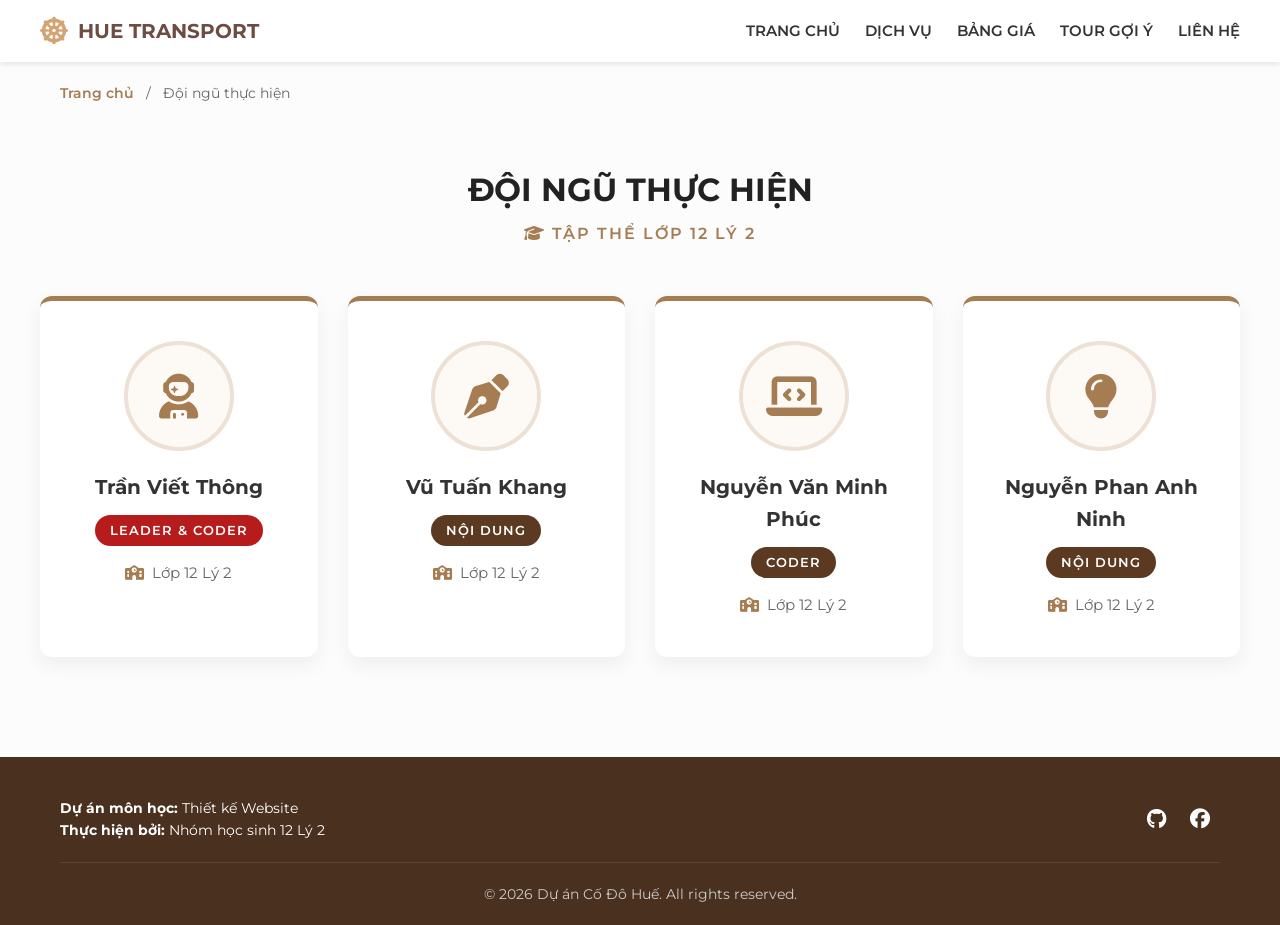
==== doi-ngu.html @ 9db30cdf "Add doi-ngu.html for team section" ====
<!DOCTYPE html>
<html lang="vi">
<head>
    <meta charset="UTF-8">
    <meta name="viewport" content="width=device-width, initial-scale=1.0">
    <title>Đội Ngũ Thực Hiện - Hue Transport</title>
    <link rel="stylesheet" href="https://cdnjs.cloudflare.com/ajax/libs/font-awesome/6.4.0/css/all.min.css">
    <link href="https://fonts.googleapis.com/css2?family=Montserrat:wght@400;600;700&display=swap" rel="stylesheet">
    
    <style>
        /* === KẾT THỪA STYLE CƠ BẢN TỪ TRANG CHỦ === */
        * { margin: 0; padding: 0; box-sizing: border-box; font-family: 'Montserrat', sans-serif; }
        body { color: #333; background-color: #fcfcfc; line-height: 1.6; }
        a { text-decoration: none; color: inherit; }
        ul { list-style: none; }
        .container { max-width: 1200px; margin: 0 auto; padding: 0 20px; }

        /* === HEADER === */
        header { background-color: #fff; box-shadow: 0 2px 5px rgba(0,0,0,0.1); position: sticky; top: 0; z-index: 1000; }
        .header-inner { display: flex; justify-content: space-between; align-items: center; padding: 15px 0; }
        .logo { display: flex; align-items: center; font-weight: 700; color: #6d4c41; font-size: 20px; }
        .logo i { font-size: 28px; margin-right: 10px; color: #d4a373; }
        nav ul { display: flex; gap: 25px; }
        nav ul li a { font-weight: 600; font-size: 15px; transition: color 0.3s; text-transform: uppercase; }
        nav ul li a:hover { color: #d4a373; }

        /* === BREADCRUMB === */
        .breadcrumb { padding: 20px 0; font-size: 14px; color: #666; }
        .breadcrumb a { color: #a67c52; font-weight: 600; }
        .breadcrumb a:hover { text-decoration: underline; }

        /* === TEAM SECTION CSS === */
        .team-section {
            padding: 40px 0 80px;
            text-align: center;
        }
        
        .team-title {
            font-size: 32px;
            color: #222;
            text-transform: uppercase;
            margin-bottom: 5px;
        }

        .team-subtitle {
            font-size: 16px;
            color: #a67c52;
            font-weight: 600;
            letter-spacing: 2px;
            text-transform: uppercase;
            margin-bottom: 50px;
        }

        .team-grid {
            display: grid;
            grid-template-columns: repeat(auto-fit, minmax(260px, 1fr));
            gap: 30px;
        }

        .team-card {
            background: #fff;
            border-radius: 12px;
            padding: 40px 20px;
            box-shadow: 0 8px 20px rgba(0,0,0,0.06);
            transition: all 0.3s ease;
            border-top: 5px solid #a67c52;
            position: relative;
            overflow: hidden;
        }

        .team-card:hover {
            transform: translateY(-10px);
            box-shadow: 0 15px 30px rgba(0,0,0,0.1);
        }

        /* Avatar Container */
        .team-avatar {
            width: 110px;
            height: 110px;
            border-radius: 50%;
            background: #fdfaf6;
            margin: 0 auto 20px;
            display: flex;
            align-items: center;
            justify-content: center;
            font-size: 45px;
            color: #a67c52;
            border: 4px solid #ede0d4;
            transition: 0.3s;
        }

        .team-card:hover .team-avatar {
            background: #a67c52;
            color: #fff;
            border-color: #8b633e;
        }

        /* Thông tin thành viên */
        .team-name {
            font-size: 20px;
            font-weight: 700;
            color: #333;
            margin-bottom: 12px;
        }

        .team-role {
            font-size: 13px;
            color: #fff;
            background: #5c3a21;
            padding: 5px 15px;
            border-radius: 20px;
            display: inline-block;
            margin-bottom: 15px;
            font-weight: 600;
            letter-spacing: 1px;
            text-transform: uppercase;
        }

        /* Riêng Leader cho màu nổi bật hơn chút */
        .role-leader {
            background: #b71c1c; 
        }

        .team-class {
            font-size: 15px;
            color: #666;
            display: flex;
            align-items: center;
            justify-content: center;
            gap: 8px;
        }

        .team-class i {
            color: #a67c52;
        }

        /* === FOOTER === */
        footer { background-color: #4a301e; color: #fff; padding: 40px 0 20px; font-size: 14px; margin-top: 20px; }
        .footer-inner { display: flex; justify-content: space-between; flex-wrap: wrap; align-items: center; gap: 20px; border-bottom: 1px solid rgba(255,255,255,0.1); padding-bottom: 20px; margin-bottom: 20px; }
        .footer-social a { color: #fff; font-size: 20px; margin: 0 10px; transition: 0.3s; }
        .footer-social a:hover { color: #d4a373; }
        .footer-bottom { text-align: center; color: #ccc; }

        /* RESPONSIVE */
        @media (max-width: 768px) {
            .header-inner { flex-direction: column; gap: 15px; }
            .footer-inner { flex-direction: column; text-align: center; }
        }
    </style>
</head>
<body>

    <header>
        <div class="container header-inner">
            <a href="index.html" class="logo">
                <i class="fa-solid fa-dharmachakra"></i> HUE TRANSPORT
            </a>
            <nav>
                <ul>
                    <li><a href="index.html">Trang chủ</a></li>
                    <li><a href="index.html#services">Dịch vụ</a></li>
                    <li><a href="#">Bảng giá</a></li>
                    <li><a href="index.html#tours">Tour gợi ý</a></li>
                    <li><a href="#">Liên hệ</a></li>
                </ul>
            </nav>
        </div>
    </header>

    <div class="container">
        <div class="breadcrumb">
            <a href="index.html">Trang chủ</a> &nbsp; / &nbsp; <span>Đội ngũ thực hiện</span>
        </div>
    </div>

    <main class="container team-section">
        <h1 class="team-title">Đội Ngũ Thực Hiện</h1>
        <p class="team-subtitle"><i class="fa-solid fa-graduation-cap"></i> Tập thể lớp 12 Lý 2</p>

        <div class="team-grid">
            <div class="team-card">
                <div class="team-avatar">
                    <i class="fa-solid fa-user-astronaut"></i>
                </div>
                <h2 class="team-name">Trần Viết Thông</h2>
                <span class="team-role role-leader">Leader & Coder</span>
                <div class="team-class">
                    <i class="fa-solid fa-school"></i> Lớp 12 Lý 2
                </div>
            </div>

            <div class="team-card">
                <div class="team-avatar">
                    <i class="fa-solid fa-pen-nib"></i>
                </div>
                <h2 class="team-name">Vũ Tuấn Khang</h2>
                <span class="team-role">Nội dung</span>
                <div class="team-class">
                    <i class="fa-solid fa-school"></i> Lớp 12 Lý 2
                </div>
            </div>

            <div class="team-card">
                <div class="team-avatar">
                    <i class="fa-solid fa-laptop-code"></i>
                </div>
                <h2 class="team-name">Nguyễn Văn Minh Phúc</h2>
                <span class="team-role">Coder</span>
                <div class="team-class">
                    <i class="fa-solid fa-school"></i> Lớp 12 Lý 2
                </div>
            </div>

            <div class="team-card">
                <div class="team-avatar">
                    <i class="fa-solid fa-lightbulb"></i>
                </div>
                <h2 class="team-name">Nguyễn Phan Anh Ninh</h2>
                <span class="team-role">Nội dung</span>
                <div class="team-class">
                    <i class="fa-solid fa-school"></i> Lớp 12 Lý 2
                </div>
            </div>
        </div>
    </main>

    <footer>
        <div class="container">
            <div class="footer-inner">
                <div class="footer-contact">
                    <p><strong>Dự án môn học:</strong> Thiết kế Website</p>
                    <p><strong>Thực hiện bởi:</strong> Nhóm học sinh 12 Lý 2</p>
                </div>
                <div class="footer-social">
                    <a href="#"><i class="fa-brands fa-github"></i></a>
                    <a href="#"><i class="fa-brands fa-facebook"></i></a>
                </div>
            </div>
            <div class="footer-bottom">
                <p>&copy; 2026 Dự án Cố Đô Huế. All rights reserved.</p>
            </div>
        </div>
    </footer>

</body>
</html>
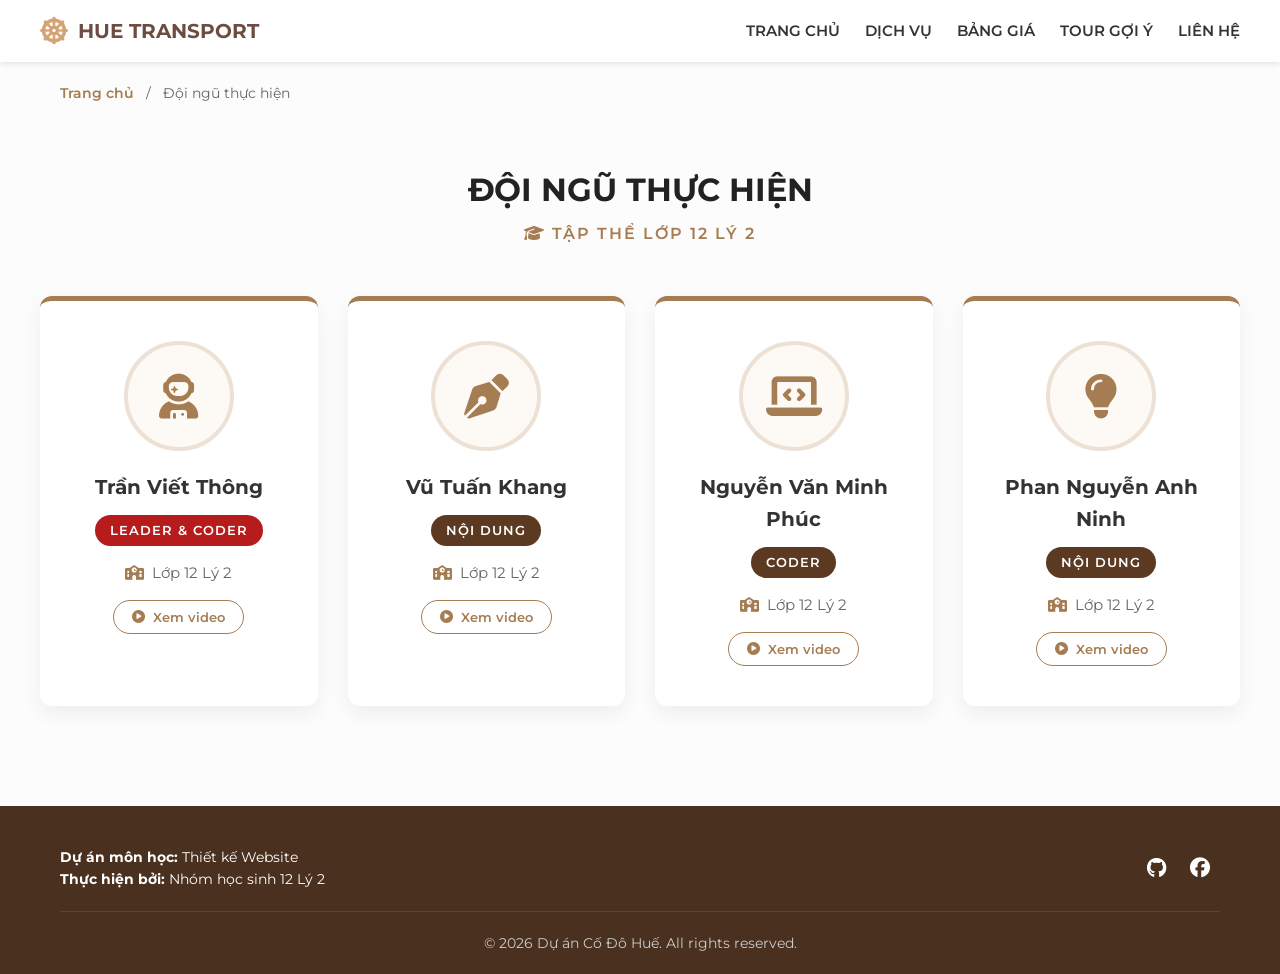
==== commit 4837d04b: "fix 5" ====
--- a/doi-ngu.html
+++ b/doi-ngu.html
@@ -1,246 +1,524 @@
-<!DOCTYPE html>
+<!doctype html>
 <html lang="vi">
-<head>
-    <meta charset="UTF-8">
-    <meta name="viewport" content="width=device-width, initial-scale=1.0">
+  <head>
+    <meta charset="UTF-8" />
+    <meta name="viewport" content="width=device-width, initial-scale=1.0" />
     <title>Đội Ngũ Thực Hiện - Hue Transport</title>
-    <link rel="stylesheet" href="https://cdnjs.cloudflare.com/ajax/libs/font-awesome/6.4.0/css/all.min.css">
-    <link href="https://fonts.googleapis.com/css2?family=Montserrat:wght@400;600;700&display=swap" rel="stylesheet">
-    
+    <link
+      rel="stylesheet"
+      href="https://cdnjs.cloudflare.com/ajax/libs/font-awesome/6.4.0/css/all.min.css"
+    />
+    <link
+      href="https://fonts.googleapis.com/css2?family=Montserrat:wght@400;600;700&display=swap"
+      rel="stylesheet"
+    />
+
     <style>
-        /* === KẾT THỪA STYLE CƠ BẢN TỪ TRANG CHỦ === */
-        * { margin: 0; padding: 0; box-sizing: border-box; font-family: 'Montserrat', sans-serif; }
-        body { color: #333; background-color: #fcfcfc; line-height: 1.6; }
-        a { text-decoration: none; color: inherit; }
-        ul { list-style: none; }
-        .container { max-width: 1200px; margin: 0 auto; padding: 0 20px; }
-
-        /* === HEADER === */
-        header { background-color: #fff; box-shadow: 0 2px 5px rgba(0,0,0,0.1); position: sticky; top: 0; z-index: 1000; }
-        .header-inner { display: flex; justify-content: space-between; align-items: center; padding: 15px 0; }
-        .logo { display: flex; align-items: center; font-weight: 700; color: #6d4c41; font-size: 20px; }
-        .logo i { font-size: 28px; margin-right: 10px; color: #d4a373; }
-        nav ul { display: flex; gap: 25px; }
-        nav ul li a { font-weight: 600; font-size: 15px; transition: color 0.3s; text-transform: uppercase; }
-        nav ul li a:hover { color: #d4a373; }
-
-        /* === BREADCRUMB === */
-        .breadcrumb { padding: 20px 0; font-size: 14px; color: #666; }
-        .breadcrumb a { color: #a67c52; font-weight: 600; }
-        .breadcrumb a:hover { text-decoration: underline; }
-
-        /* === TEAM SECTION CSS === */
-        .team-section {
-            padding: 40px 0 80px;
-            text-align: center;
+      /* === KẾT THỪA STYLE CƠ BẢN TỪ TRANG CHỦ === */
+      * {
+        margin: 0;
+        padding: 0;
+        box-sizing: border-box;
+        font-family: "Montserrat", sans-serif;
+      }
+      body {
+        color: #333;
+        background-color: #fcfcfc;
+        line-height: 1.6;
+      }
+      a {
+        text-decoration: none;
+        color: inherit;
+      }
+      ul {
+        list-style: none;
+      }
+      .container {
+        max-width: 1200px;
+        margin: 0 auto;
+        padding: 0 20px;
+      }
+
+      /* === HEADER === */
+      header {
+        background-color: #fff;
+        box-shadow: 0 2px 5px rgba(0, 0, 0, 0.1);
+        position: sticky;
+        top: 0;
+        z-index: 1000;
+      }
+      .header-inner {
+        display: flex;
+        justify-content: space-between;
+        align-items: center;
+        padding: 15px 0;
+      }
+      .logo {
+        display: flex;
+        align-items: center;
+        font-weight: 700;
+        color: #6d4c41;
+        font-size: 20px;
+      }
+      .logo i {
+        font-size: 28px;
+        margin-right: 10px;
+        color: #d4a373;
+      }
+      nav ul {
+        display: flex;
+        gap: 25px;
+      }
+      nav ul li a {
+        font-weight: 600;
+        font-size: 15px;
+        transition: color 0.3s;
+        text-transform: uppercase;
+      }
+      nav ul li a:hover {
+        color: #d4a373;
+      }
+
+      /* === BREADCRUMB === */
+      .breadcrumb {
+        padding: 20px 0;
+        font-size: 14px;
+        color: #666;
+      }
+      .breadcrumb a {
+        color: #a67c52;
+        font-weight: 600;
+      }
+      .breadcrumb a:hover {
+        text-decoration: underline;
+      }
+
+      /* === TEAM SECTION CSS === */
+      .team-section {
+        padding: 40px 0 80px;
+        text-align: center;
+      }
+
+      .team-title {
+        font-size: 32px;
+        color: #222;
+        text-transform: uppercase;
+        margin-bottom: 5px;
+      }
+
+      .team-subtitle {
+        font-size: 16px;
+        color: #a67c52;
+        font-weight: 600;
+        letter-spacing: 2px;
+        text-transform: uppercase;
+        margin-bottom: 50px;
+      }
+
+      .team-grid {
+        display: grid;
+        grid-template-columns: repeat(auto-fit, minmax(260px, 1fr));
+        gap: 30px;
+      }
+
+      .team-card {
+        background: #fff;
+        border-radius: 12px;
+        padding: 40px 20px;
+        box-shadow: 0 8px 20px rgba(0, 0, 0, 0.06);
+        transition: all 0.3s ease;
+        border-top: 5px solid #a67c52;
+        position: relative;
+        overflow: hidden;
+      }
+
+      .team-card:hover {
+        transform: translateY(-10px);
+        box-shadow: 0 15px 30px rgba(0, 0, 0, 0.1);
+      }
+
+      /* Avatar Container */
+      .team-avatar {
+        width: 110px;
+        height: 110px;
+        border-radius: 50%;
+        background: #fdfaf6;
+        margin: 0 auto 20px;
+        display: flex;
+        align-items: center;
+        justify-content: center;
+        font-size: 45px;
+        color: #a67c52;
+        border: 4px solid #ede0d4;
+        transition: 0.3s;
+      }
+
+      .team-card:hover .team-avatar {
+        background: #a67c52;
+        color: #fff;
+        border-color: #8b633e;
+      }
+
+      /* Thông tin thành viên */
+      .team-name {
+        font-size: 20px;
+        font-weight: 700;
+        color: #333;
+        margin-bottom: 12px;
+      }
+
+      .team-role {
+        font-size: 13px;
+        color: #fff;
+        background: #5c3a21;
+        padding: 5px 15px;
+        border-radius: 20px;
+        display: inline-block;
+        margin-bottom: 15px;
+        font-weight: 600;
+        letter-spacing: 1px;
+        text-transform: uppercase;
+      }
+
+      /* Riêng Leader cho màu nổi bật hơn chút */
+      .role-leader {
+        background: #b71c1c;
+      }
+
+      .team-class {
+        font-size: 15px;
+        color: #666;
+        display: flex;
+        align-items: center;
+        justify-content: center;
+        gap: 8px;
+      }
+
+      .team-class i {
+        color: #a67c52;
+      }
+
+      /* === FOOTER === */
+      footer {
+        background-color: #4a301e;
+        color: #fff;
+        padding: 40px 0 20px;
+        font-size: 14px;
+        margin-top: 20px;
+      }
+      .footer-inner {
+        display: flex;
+        justify-content: space-between;
+        flex-wrap: wrap;
+        align-items: center;
+        gap: 20px;
+        border-bottom: 1px solid rgba(255, 255, 255, 0.1);
+        padding-bottom: 20px;
+        margin-bottom: 20px;
+      }
+      .footer-social a {
+        color: #fff;
+        font-size: 20px;
+        margin: 0 10px;
+        transition: 0.3s;
+      }
+      .footer-social a:hover {
+        color: #d4a373;
+      }
+      .footer-bottom {
+        text-align: center;
+        color: #ccc;
+      }
+      /* === NÚT VIDEO === */
+      .btn-video {
+        margin-top: 15px;
+        background: transparent;
+        border: 1px solid #a67c52;
+        color: #a67c52;
+        padding: 8px 18px;
+        border-radius: 25px;
+        cursor: pointer;
+        transition: 0.3s;
+        font-weight: 600;
+        font-size: 13px;
+        display: inline-flex;
+        align-items: center;
+        gap: 8px;
+      }
+
+      .btn-video:hover {
+        background: #a67c52;
+        color: #fff;
+      }
+
+      /* === POPUP (MODAL) VIDEO === */
+      .modal-overlay {
+        display: none; /* Ẩn mặc định */
+        position: fixed;
+        z-index: 2000;
+        left: 0;
+        top: 0;
+        width: 100%;
+        height: 100%;
+        background-color: rgba(0, 0, 0, 0.85); /* Nền đen mờ */
+        align-items: center;
+        justify-content: center;
+        opacity: 0;
+        transition: opacity 0.3s ease;
+      }
+
+      .modal-overlay.active {
+        display: flex;
+        opacity: 1;
+      }
+
+      .modal-content {
+        background-color: #fff;
+        padding: 15px;
+        border-radius: 12px;
+        width: 90%;
+        max-width: 800px;
+        position: relative;
+        transform: scale(0.8);
+        transition: transform 0.3s ease;
+      }
+
+      .modal-overlay.active .modal-content {
+        transform: scale(1);
+      }
+
+      .close-btn {
+        position: absolute;
+        top: -15px;
+        right: -15px;
+        background: #b71c1c;
+        color: white;
+        width: 35px;
+        height: 35px;
+        border-radius: 50%;
+        display: flex;
+        align-items: center;
+        justify-content: center;
+        cursor: pointer;
+        font-size: 20px;
+        box-shadow: 0 4px 10px rgba(0, 0, 0, 0.3);
+        border: 2px solid #fff;
+        transition: 0.3s;
+      }
+
+      .close-btn:hover {
+        background: #d32f2f;
+        transform: scale(1.1);
+      }
+
+      /* Khung chứa video chuẩn tỷ lệ 16:9 */
+      .video-container {
+        position: relative;
+        padding-bottom: 56.25%;
+        height: 0;
+        overflow: hidden;
+        border-radius: 8px;
+        background: #000;
+      }
+
+      .video-container iframe {
+        position: absolute;
+        top: 0;
+        left: 0;
+        width: 100%;
+        height: 100%;
+        border: none;
+      }
+      /* RESPONSIVE */
+      @media (max-width: 768px) {
+        .header-inner {
+          flex-direction: column;
+          gap: 15px;
         }
-        
-        .team-title {
-            font-size: 32px;
-            color: #222;
-            text-transform: uppercase;
-            margin-bottom: 5px;
+        .footer-inner {
+          flex-direction: column;
+          text-align: center;
         }
-
-        .team-subtitle {
-            font-size: 16px;
-            color: #a67c52;
-            font-weight: 600;
-            letter-spacing: 2px;
-            text-transform: uppercase;
-            margin-bottom: 50px;
+      }
+    </style>
+  </head>
+  <body>
+    <header>
+      <div class="container header-inner">
+        <a href="index.html" class="logo">
+          <i class="fa-solid fa-dharmachakra"></i> HUE TRANSPORT
+        </a>
+        <nav>
+          <ul>
+            <li><a href="index.html">Trang chủ</a></li>
+            <li><a href="index.html#services">Dịch vụ</a></li>
+            <li><a href="#">Bảng giá</a></li>
+            <li><a href="index.html#tours">Tour gợi ý</a></li>
+            <li><a href="#">Liên hệ</a></li>
+          </ul>
+        </nav>
+      </div>
+    </header>
+
+    <div class="container">
+      <div class="breadcrumb">
+        <a href="index.html">Trang chủ</a> &nbsp; / &nbsp;
+        <span>Đội ngũ thực hiện</span>
+      </div>
+    </div>
+
+    <main class="container team-section">
+      <h1 class="team-title">Đội Ngũ Thực Hiện</h1>
+      <p class="team-subtitle">
+        <i class="fa-solid fa-graduation-cap"></i> Tập thể lớp 12 Lý 2
+      </p>
+
+      <div class="team-grid">
+        <div class="team-card">
+          <div class="team-avatar">
+            <i class="fa-solid fa-user-astronaut"></i>
+          </div>
+          <h2 class="team-name">Trần Viết Thông</h2>
+          <span class="team-role role-leader">Leader & Coder</span>
+          <div class="team-class">
+            <i class="fa-solid fa-school"></i> Lớp 12 Lý 2
+          </div>
+          <button class="btn-video" data-video="/video/Trần Viết Thông.mp4">
+            <i class="fa-solid fa-circle-play"></i> Xem video
+          </button>
+        </div>
+
+        <div class="team-card">
+          <div class="team-avatar">
+            <i class="fa-solid fa-pen-nib"></i>
+          </div>
+          <h2 class="team-name">Vũ Tuấn Khang</h2>
+          <span class="team-role">Nội dung</span>
+          <div class="team-class">
+            <i class="fa-solid fa-school"></i> Lớp 12 Lý 2
+          </div>
+          <button class="btn-video" data-video="/video/Vũ Tuấn Khang.mp4">
+            <i class="fa-solid fa-circle-play"></i> Xem video
+          </button>
+        </div>
+
+        <div class="team-card">
+          <div class="team-avatar">
+            <i class="fa-solid fa-laptop-code"></i>
+          </div>
+          <h2 class="team-name">Nguyễn Văn Minh Phúc</h2>
+          <span class="team-role">Coder</span>
+          <div class="team-class">
+            <i class="fa-solid fa-school"></i> Lớp 12 Lý 2
+          </div>
+          <button
+            class="btn-video"
+            data-video="/video/Nguyễn Văn Minh Phúc.mp4"
+          >
+            <i class="fa-solid fa-circle-play"></i> Xem video
+          </button>
+        </div>
+
+        <div class="team-card">
+          <div class="team-avatar">
+            <i class="fa-solid fa-lightbulb"></i>
+          </div>
+          <h2 class="team-name">Phan Nguyễn Anh Ninh</h2>
+          <span class="team-role">Nội dung</span>
+          <div class="team-class">
+            <i class="fa-solid fa-school"></i> Lớp 12 Lý 2
+          </div>
+          <button
+            class="btn-video"
+            data-video="/video/Phan Nguyễn Anh Ninh .mp4"
+          >
+            <i class="fa-solid fa-circle-play"></i> Xem video
+          </button>
+        </div>
+      </div>
+    </main>
+
+    <div id="videoModal" class="modal-overlay">
+      <div class="modal-content">
+        <div class="close-btn" id="closeVideo">
+          <i class="fa-solid fa-xmark"></i>
+        </div>
+        <div class="video-container">
+          <iframe
+            id="playerFrame"
+            src=""
+            allow="
+              accelerometer;
+              autoplay;
+              clipboard-write;
+              encrypted-media;
+              gyroscope;
+              picture-in-picture;
+            "
+            allowfullscreen
+          ></iframe>
+        </div>
+      </div>
+    </div>
+
+    <footer>
+      <div class="container">
+        <div class="footer-inner">
+          <div class="footer-contact">
+            <p><strong>Dự án môn học:</strong> Thiết kế Website</p>
+            <p><strong>Thực hiện bởi:</strong> Nhóm học sinh 12 Lý 2</p>
+          </div>
+          <div class="footer-social">
+            <a href="#"><i class="fa-brands fa-github"></i></a>
+            <a href="#"><i class="fa-brands fa-facebook"></i></a>
+          </div>
+        </div>
+        <div class="footer-bottom">
+          <p>&copy; 2026 Dự án Cố Đô Huế. All rights reserved.</p>
+        </div>
+      </div>
+    </footer>
+
+    <script>
+      document.addEventListener("DOMContentLoaded", function () {
+        const modal = document.getElementById("videoModal");
+        const closeBtn = document.getElementById("closeVideo");
+        const playerFrame = document.getElementById("playerFrame");
+        const videoButtons = document.querySelectorAll(".btn-video");
+
+        // Khi click vào nút "Xem video" của bất kỳ ai
+        videoButtons.forEach((button) => {
+          button.addEventListener("click", function () {
+            // Lấy link video từ thuộc tính data-video
+            const videoUrl = this.getAttribute("data-video");
+
+            // Gắn link vào iframe và thêm tham số autoplay=1 để tự động chạy
+            playerFrame.src = videoUrl + "?autoplay=1";
+
+            // Hiển thị popup
+            modal.classList.add("active");
+          });
+        });
+
+        // Hàm tắt popup và dừng video
+        function closeModal() {
+          modal.classList.remove("active");
+          // Xóa src để video ngừng phát ngầm
+          setTimeout(() => {
+            playerFrame.src = "";
+          }, 300);
         }
 
-        .team-grid {
-            display: grid;
-            grid-template-columns: repeat(auto-fit, minmax(260px, 1fr));
-            gap: 30px;
-        }
-
-        .team-card {
-            background: #fff;
-            border-radius: 12px;
-            padding: 40px 20px;
-            box-shadow: 0 8px 20px rgba(0,0,0,0.06);
-            transition: all 0.3s ease;
-            border-top: 5px solid #a67c52;
-            position: relative;
-            overflow: hidden;
-        }
-
-        .team-card:hover {
-            transform: translateY(-10px);
-            box-shadow: 0 15px 30px rgba(0,0,0,0.1);
-        }
-
-        /* Avatar Container */
-        .team-avatar {
-            width: 110px;
-            height: 110px;
-            border-radius: 50%;
-            background: #fdfaf6;
-            margin: 0 auto 20px;
-            display: flex;
-            align-items: center;
-            justify-content: center;
-            font-size: 45px;
-            color: #a67c52;
-            border: 4px solid #ede0d4;
-            transition: 0.3s;
-        }
-
-        .team-card:hover .team-avatar {
-            background: #a67c52;
-            color: #fff;
-            border-color: #8b633e;
-        }
-
-        /* Thông tin thành viên */
-        .team-name {
-            font-size: 20px;
-            font-weight: 700;
-            color: #333;
-            margin-bottom: 12px;
-        }
-
-        .team-role {
-            font-size: 13px;
-            color: #fff;
-            background: #5c3a21;
-            padding: 5px 15px;
-            border-radius: 20px;
-            display: inline-block;
-            margin-bottom: 15px;
-            font-weight: 600;
-            letter-spacing: 1px;
-            text-transform: uppercase;
-        }
-
-        /* Riêng Leader cho màu nổi bật hơn chút */
-        .role-leader {
-            background: #b71c1c; 
-        }
-
-        .team-class {
-            font-size: 15px;
-            color: #666;
-            display: flex;
-            align-items: center;
-            justify-content: center;
-            gap: 8px;
-        }
-
-        .team-class i {
-            color: #a67c52;
-        }
-
-        /* === FOOTER === */
-        footer { background-color: #4a301e; color: #fff; padding: 40px 0 20px; font-size: 14px; margin-top: 20px; }
-        .footer-inner { display: flex; justify-content: space-between; flex-wrap: wrap; align-items: center; gap: 20px; border-bottom: 1px solid rgba(255,255,255,0.1); padding-bottom: 20px; margin-bottom: 20px; }
-        .footer-social a { color: #fff; font-size: 20px; margin: 0 10px; transition: 0.3s; }
-        .footer-social a:hover { color: #d4a373; }
-        .footer-bottom { text-align: center; color: #ccc; }
-
-        /* RESPONSIVE */
-        @media (max-width: 768px) {
-            .header-inner { flex-direction: column; gap: 15px; }
-            .footer-inner { flex-direction: column; text-align: center; }
-        }
-    </style>
-</head>
-<body>
-
-    <header>
-        <div class="container header-inner">
-            <a href="index.html" class="logo">
-                <i class="fa-solid fa-dharmachakra"></i> HUE TRANSPORT
-            </a>
-            <nav>
-                <ul>
-                    <li><a href="index.html">Trang chủ</a></li>
-                    <li><a href="index.html#services">Dịch vụ</a></li>
-                    <li><a href="#">Bảng giá</a></li>
-                    <li><a href="index.html#tours">Tour gợi ý</a></li>
-                    <li><a href="#">Liên hệ</a></li>
-                </ul>
-            </nav>
-        </div>
-    </header>
-
-    <div class="container">
-        <div class="breadcrumb">
-            <a href="index.html">Trang chủ</a> &nbsp; / &nbsp; <span>Đội ngũ thực hiện</span>
-        </div>
-    </div>
-
-    <main class="container team-section">
-        <h1 class="team-title">Đội Ngũ Thực Hiện</h1>
-        <p class="team-subtitle"><i class="fa-solid fa-graduation-cap"></i> Tập thể lớp 12 Lý 2</p>
-
-        <div class="team-grid">
-            <div class="team-card">
-                <div class="team-avatar">
-                    <i class="fa-solid fa-user-astronaut"></i>
-                </div>
-                <h2 class="team-name">Trần Viết Thông</h2>
-                <span class="team-role role-leader">Leader & Coder</span>
-                <div class="team-class">
-                    <i class="fa-solid fa-school"></i> Lớp 12 Lý 2
-                </div>
-            </div>
-
-            <div class="team-card">
-                <div class="team-avatar">
-                    <i class="fa-solid fa-pen-nib"></i>
-                </div>
-                <h2 class="team-name">Vũ Tuấn Khang</h2>
-                <span class="team-role">Nội dung</span>
-                <div class="team-class">
-                    <i class="fa-solid fa-school"></i> Lớp 12 Lý 2
-                </div>
-            </div>
-
-            <div class="team-card">
-                <div class="team-avatar">
-                    <i class="fa-solid fa-laptop-code"></i>
-                </div>
-                <h2 class="team-name">Nguyễn Văn Minh Phúc</h2>
-                <span class="team-role">Coder</span>
-                <div class="team-class">
-                    <i class="fa-solid fa-school"></i> Lớp 12 Lý 2
-                </div>
-            </div>
-
-            <div class="team-card">
-                <div class="team-avatar">
-                    <i class="fa-solid fa-lightbulb"></i>
-                </div>
-                <h2 class="team-name">Nguyễn Phan Anh Ninh</h2>
-                <span class="team-role">Nội dung</span>
-                <div class="team-class">
-                    <i class="fa-solid fa-school"></i> Lớp 12 Lý 2
-                </div>
-            </div>
-        </div>
-    </main>
-
-    <footer>
-        <div class="container">
-            <div class="footer-inner">
-                <div class="footer-contact">
-                    <p><strong>Dự án môn học:</strong> Thiết kế Website</p>
-                    <p><strong>Thực hiện bởi:</strong> Nhóm học sinh 12 Lý 2</p>
-                </div>
-                <div class="footer-social">
-                    <a href="#"><i class="fa-brands fa-github"></i></a>
-                    <a href="#"><i class="fa-brands fa-facebook"></i></a>
-                </div>
-            </div>
-            <div class="footer-bottom">
-                <p>&copy; 2026 Dự án Cố Đô Huế. All rights reserved.</p>
-            </div>
-        </div>
-    </footer>
-
-</body>
+        // Tắt khi bấm nút X
+        closeBtn.addEventListener("click", closeModal);
+
+        // Tắt khi click ra ngoài vùng đen
+        modal.addEventListener("click", function (e) {
+          if (e.target === modal) {
+            closeModal();
+          }
+        });
+      });
+    </script>
+  </body>
 </html>
